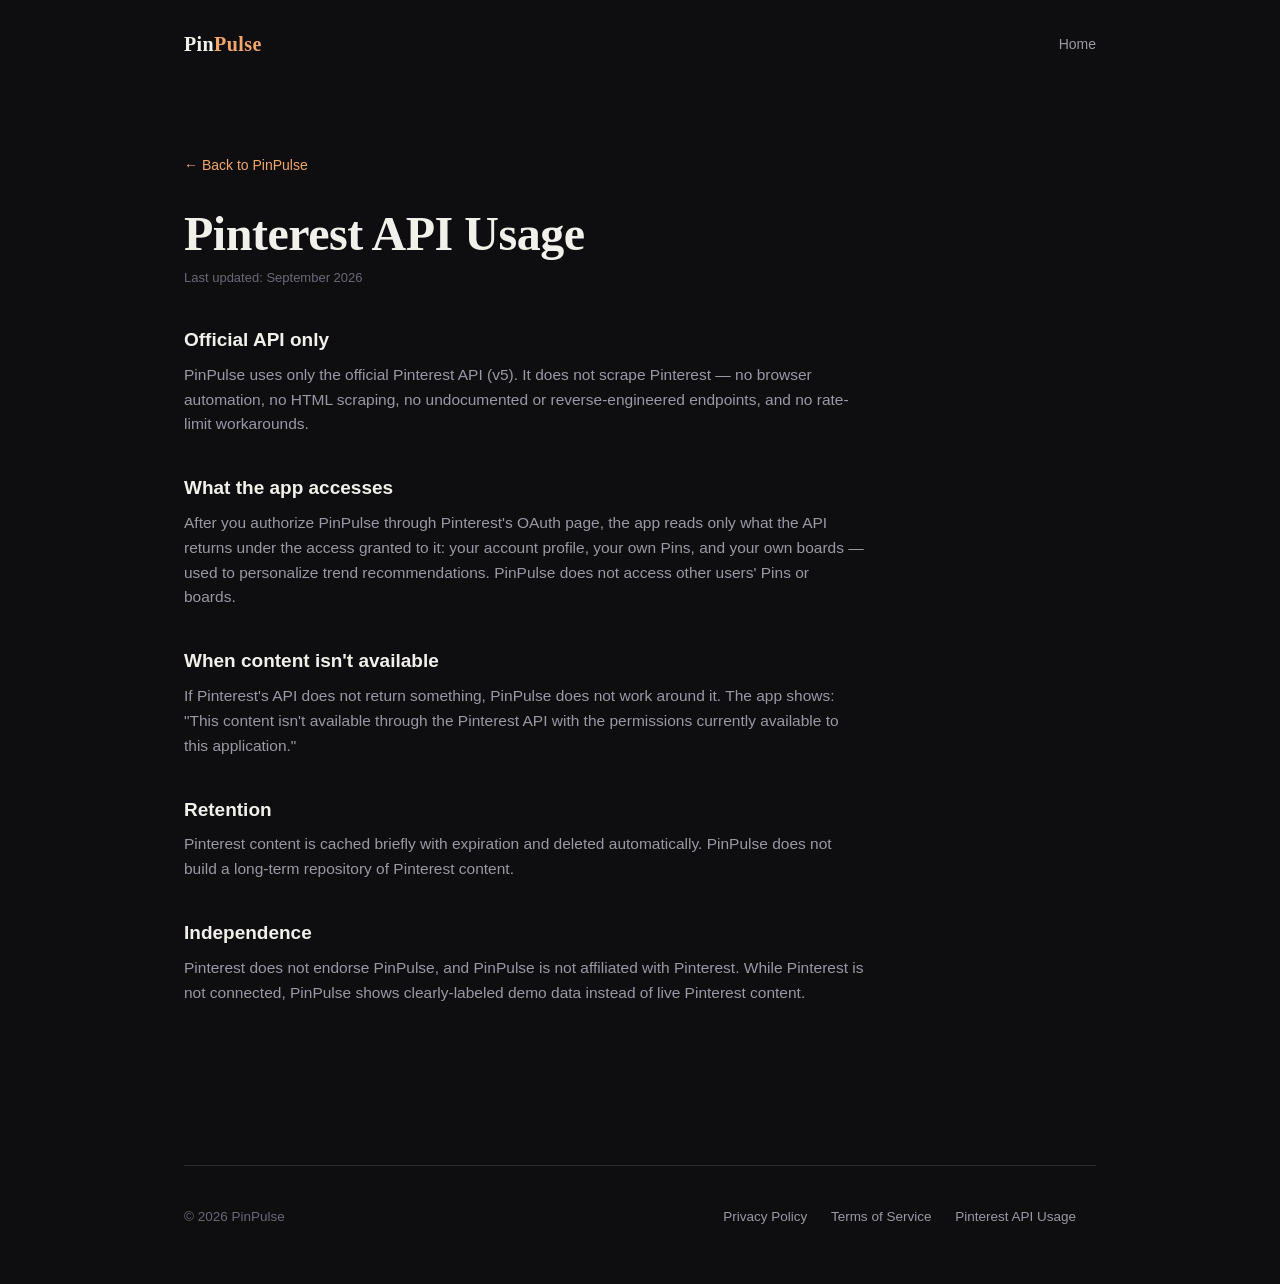
==== docs/pinterest-api.html @ 06f02622 "PinPulse landing page + legal pages for Pinterest developer review" ====
<!DOCTYPE html>
<html lang="en">
<head>
  <meta charset="UTF-8" />
  <meta name="viewport" content="width=device-width, initial-scale=1.0" />
  <title>Pinterest API Usage — PinPulse</title>
  <link rel="stylesheet" href="styles.css" />
</head>
<body>
  <div class="wrap">
    <nav>
      <a class="logo" href="index.html">Pin<span>Pulse</span></a>
      <div class="links"><a href="index.html">Home</a></div>
    </nav>

    <main class="legal">
      <a class="back" href="index.html">← Back to PinPulse</a>
      <h1>Pinterest API Usage</h1>
      <span class="updated">Last updated: September 2026</span>

      <h2>Official API only</h2>
      <p>
        PinPulse uses only the official Pinterest API (v5). It does not scrape
        Pinterest — no browser automation, no HTML scraping, no undocumented or
        reverse-engineered endpoints, and no rate-limit workarounds.
      </p>

      <h2>What the app accesses</h2>
      <p>
        After you authorize PinPulse through Pinterest's OAuth page, the app reads
        only what the API returns under the access granted to it: your account
        profile, your own Pins, and your own boards — used to personalize trend
        recommendations. PinPulse does not access other users' Pins or boards.
      </p>

      <h2>When content isn't available</h2>
      <p>
        If Pinterest's API does not return something, PinPulse does not work around
        it. The app shows: "This content isn't available through the Pinterest API
        with the permissions currently available to this application."
      </p>

      <h2>Retention</h2>
      <p>
        Pinterest content is cached briefly with expiration and deleted
        automatically. PinPulse does not build a long-term repository of Pinterest
        content.
      </p>

      <h2>Independence</h2>
      <p>
        Pinterest does not endorse PinPulse, and PinPulse is not affiliated with
        Pinterest. While Pinterest is not connected, PinPulse shows clearly-labeled
        demo data instead of live Pinterest content.
      </p>
    </main>

    <footer>
      <div>© 2026 PinPulse</div>
      <div>
        <a href="privacy.html">Privacy Policy</a>
        <a href="terms.html">Terms of Service</a>
        <a href="pinterest-api.html">Pinterest API Usage</a>
      </div>
    </footer>
  </div>
</body>
</html>
---- docs/styles.css ----
:root {
  --bg: #0e0e11;
  --surface: #17171c;
  --surface-high: #1f1f26;
  --outline: #2c2c34;
  --text: #f2f0eb;
  --muted: #9b98a3;
  --faint: #6b6875;
  --accent: #f2a66b;
  --serif: "Iowan Old Style", "Palatino Linotype", Palatino, Georgia, serif;
  --sans: -apple-system, BlinkMacSystemFont, "Segoe UI", Roboto, Helvetica, Arial, sans-serif;
}

* { margin: 0; padding: 0; box-sizing: border-box; }

html { scroll-behavior: smooth; }

body {
  background: var(--bg);
  color: var(--text);
  font-family: var(--sans);
  font-size: 16px;
  line-height: 1.6;
  -webkit-font-smoothing: antialiased;
}

.wrap { max-width: 960px; margin: 0 auto; padding: 0 24px; }

nav {
  display: flex;
  justify-content: space-between;
  align-items: center;
  padding: 28px 0;
  font-size: 14px;
}

.logo {
  font-family: var(--serif);
  font-weight: 700;
  font-size: 20px;
  letter-spacing: 0.02em;
  color: var(--text);
  text-decoration: none;
}

.logo span { color: var(--accent); }

nav .links a {
  color: var(--muted);
  text-decoration: none;
  margin-left: 24px;
  transition: color 0.2s;
}

nav .links a:hover { color: var(--text); }

.hero { padding: 96px 0 80px; text-align: center; }

.overline {
  font-size: 11px;
  letter-spacing: 0.22em;
  text-transform: uppercase;
  color: var(--faint);
  margin-bottom: 20px;
}

h1 {
  font-family: var(--serif);
  font-size: clamp(42px, 7vw, 72px);
  line-height: 1.08;
  font-weight: 700;
  letter-spacing: -0.01em;
}

.hero p.sub {
  margin: 24px auto 0;
  max-width: 520px;
  color: var(--muted);
  font-size: 18px;
}

.badge {
  display: inline-block;
  margin-top: 36px;
  padding: 8px 18px;
  border-radius: 999px;
  background: rgba(242, 166, 107, 0.12);
  color: var(--accent);
  font-size: 13px;
  font-weight: 500;
}

.shots {
  display: flex;
  gap: 18px;
  justify-content: center;
  padding: 40px 0 88px;
  flex-wrap: wrap;
}

.shots img {
  width: 220px;
  border-radius: 24px;
  border: 1px solid var(--outline);
  background: var(--surface);
  transition: transform 0.35s ease;
}

.shots img:hover { transform: translateY(-6px); }

section { padding: 72px 0; }

h2 {
  font-family: var(--serif);
  font-size: clamp(30px, 4.5vw, 44px);
  line-height: 1.15;
  font-weight: 700;
  margin-bottom: 16px;
}

.lead { color: var(--muted); max-width: 560px; font-size: 17px; }

.features {
  display: grid;
  grid-template-columns: repeat(auto-fit, minmax(260px, 1fr));
  gap: 16px;
  margin-top: 48px;
}

.card {
  background: var(--surface);
  border-radius: 20px;
  padding: 28px;
}

.card .glyph { font-size: 22px; margin-bottom: 14px; }

.card h3 {
  font-size: 17px;
  font-weight: 600;
  margin-bottom: 8px;
}

.card p { color: var(--muted); font-size: 14.5px; }

.compliance {
  background: var(--surface);
  border-radius: 24px;
  padding: 48px;
}

.compliance h2 { font-size: clamp(26px, 4vw, 36px); }

.compliance ul {
  list-style: none;
  margin-top: 28px;
}

.compliance li {
  padding: 14px 0;
  border-bottom: 1px solid var(--outline);
  color: var(--muted);
  display: flex;
  gap: 14px;
  font-size: 15.5px;
}

.compliance li:last-child { border-bottom: none; }

.compliance li::before {
  content: "✓";
  color: var(--accent);
  font-weight: 700;
  flex-shrink: 0;
}

footer {
  border-top: 1px solid var(--outline);
  padding: 40px 0 56px;
  margin-top: 48px;
  color: var(--faint);
  font-size: 13.5px;
  display: flex;
  justify-content: space-between;
  flex-wrap: wrap;
  gap: 16px;
}

footer a { color: var(--muted); text-decoration: none; margin-right: 20px; }
footer a:hover { color: var(--text); }

/* legal pages */
.legal { max-width: 680px; padding: 64px 0 96px; }

.legal h1 { font-size: clamp(32px, 5vw, 48px); margin-bottom: 8px; }

.legal .updated { color: var(--faint); font-size: 13px; margin-bottom: 40px; display: block; }

.legal h2 {
  font-family: var(--sans);
  font-size: 19px;
  margin: 40px 0 12px;
}

.legal p { color: var(--muted); margin-bottom: 16px; font-size: 15.5px; }

.legal ul { color: var(--muted); margin: 0 0 16px 20px; font-size: 15.5px; }

.legal li { margin-bottom: 8px; }

.back {
  display: inline-block;
  margin-bottom: 32px;
  color: var(--accent);
  text-decoration: none;
  font-size: 14px;
}

@media (max-width: 560px) {
  .shots img { width: 44%; }
  .compliance { padding: 32px 24px; }
  .hero { padding: 64px 0 48px; }
}
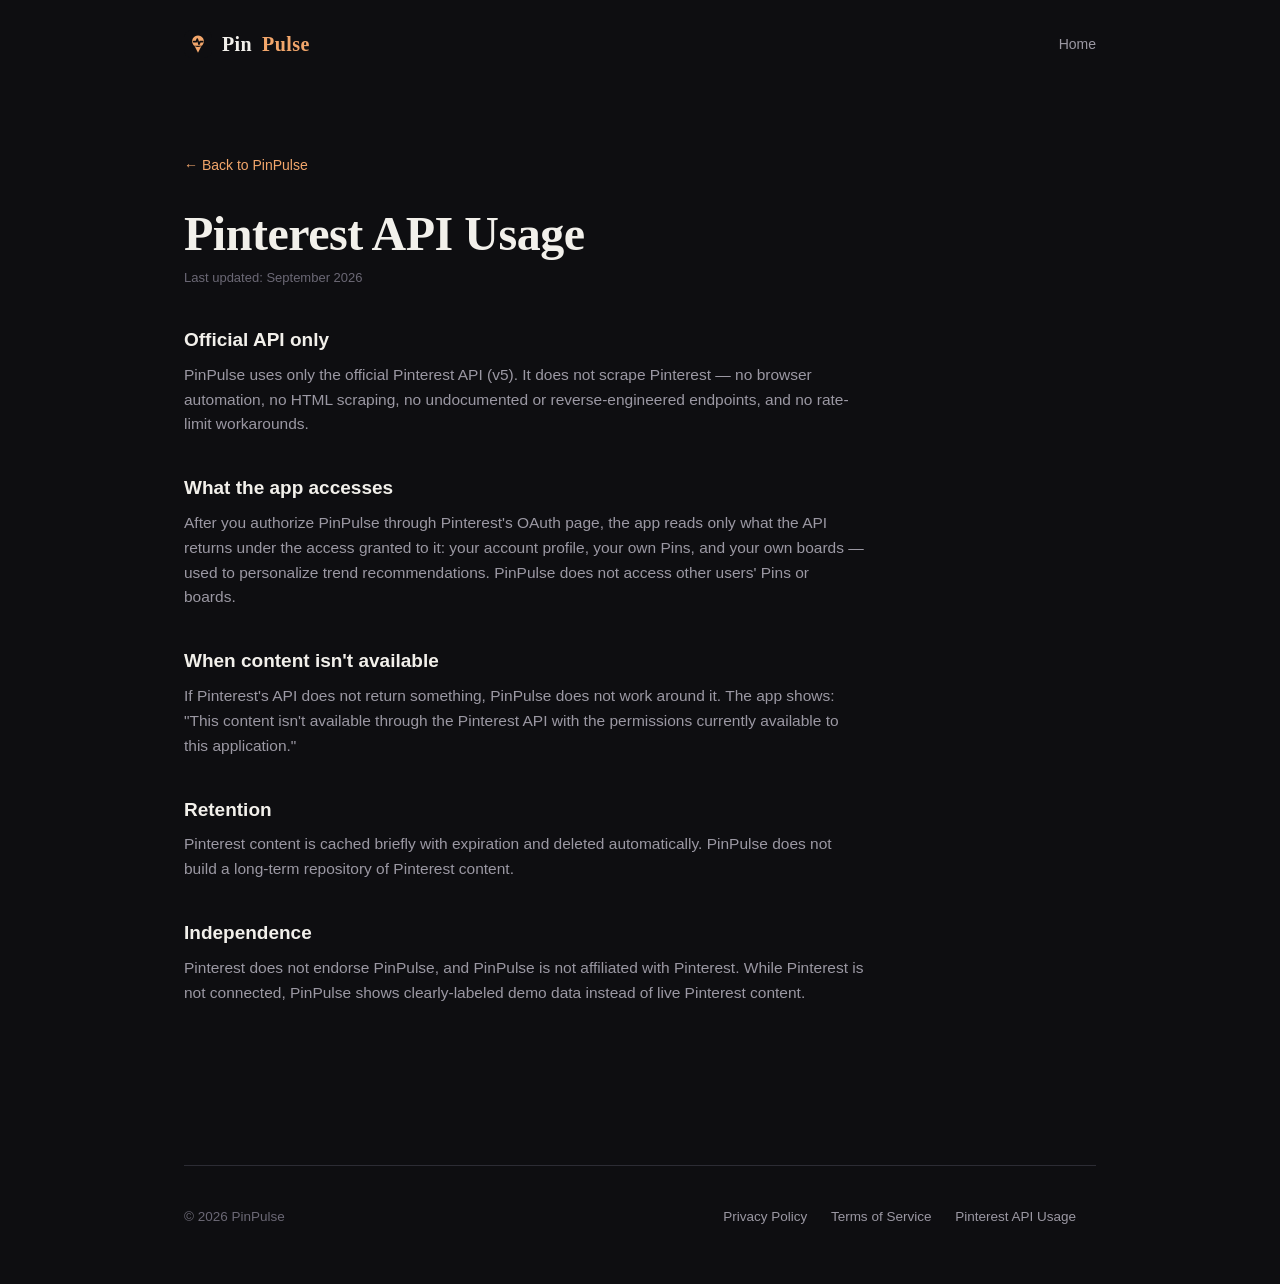
==== commit 998b1cb9: "Add PinPulse brand mark: logo.svg, PNG icons, favicons" ====
--- a/docs/pinterest-api.html
+++ b/docs/pinterest-api.html
@@ -5,11 +5,13 @@
   <meta name="viewport" content="width=device-width, initial-scale=1.0" />
   <title>Pinterest API Usage — PinPulse</title>
   <link rel="stylesheet" href="styles.css" />
+  <link rel="icon" type="image/svg+xml" href="assets/logo.svg" />
+  <link rel="icon" type="image/png" sizes="32x32" href="assets/favicon-32.png" />
 </head>
 <body>
   <div class="wrap">
     <nav>
-      <a class="logo" href="index.html">Pin<span>Pulse</span></a>
+      <a class="logo" href="index.html"><img src="assets/logo.svg" alt="PinPulse logo" />Pin<span>Pulse</span></a>
       <div class="links"><a href="index.html">Home</a></div>
     </nav>
 
--- a/docs/styles.css
+++ b/docs/styles.css
@@ -41,6 +41,15 @@
   letter-spacing: 0.02em;
   color: var(--text);
   text-decoration: none;
+  display: flex;
+  align-items: center;
+  gap: 10px;
+}
+
+.logo img {
+  height: 28px;
+  width: 28px;
+  border-radius: 8px;
 }
 
 .logo span { color: var(--accent); }
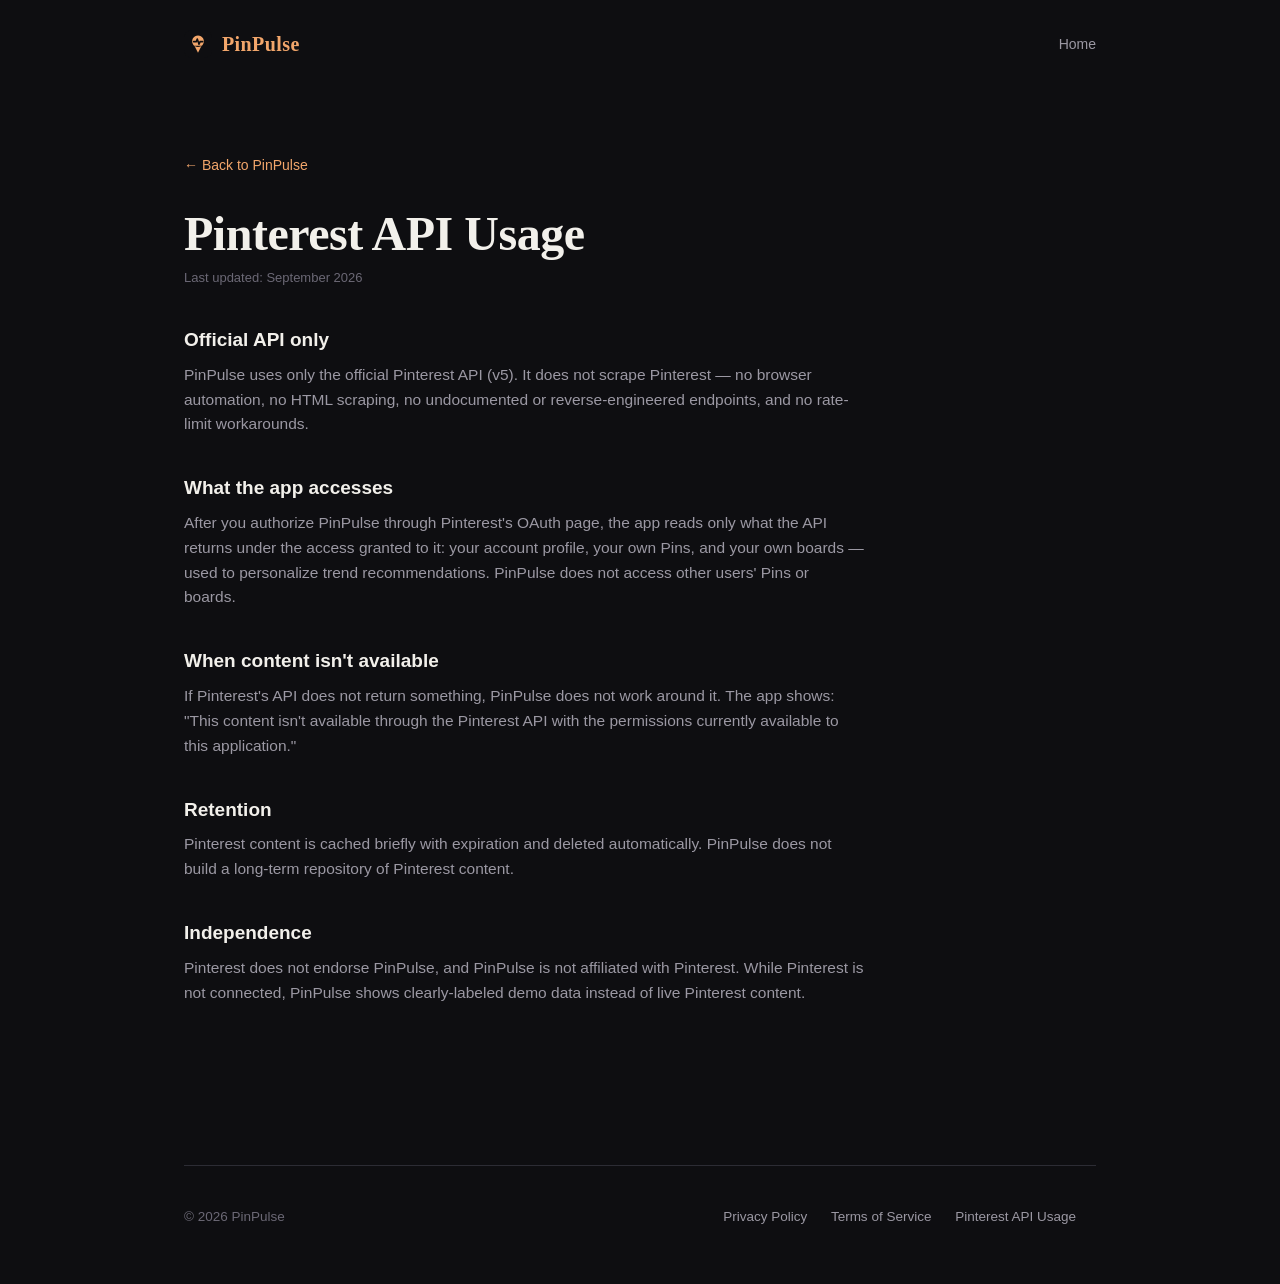
==== commit 2451856c: "Fix wordmark spacing" ====
--- a/docs/pinterest-api.html
+++ b/docs/pinterest-api.html
@@ -11,7 +11,7 @@
 <body>
   <div class="wrap">
     <nav>
-      <a class="logo" href="index.html"><img src="assets/logo.svg" alt="PinPulse logo" />Pin<span>Pulse</span></a>
+      <a class="logo" href="index.html"><img src="assets/logo.svg" alt="PinPulse logo" /><span>Pin<span>Pulse</span></span></a>
       <div class="links"><a href="index.html">Home</a></div>
     </nav>
 
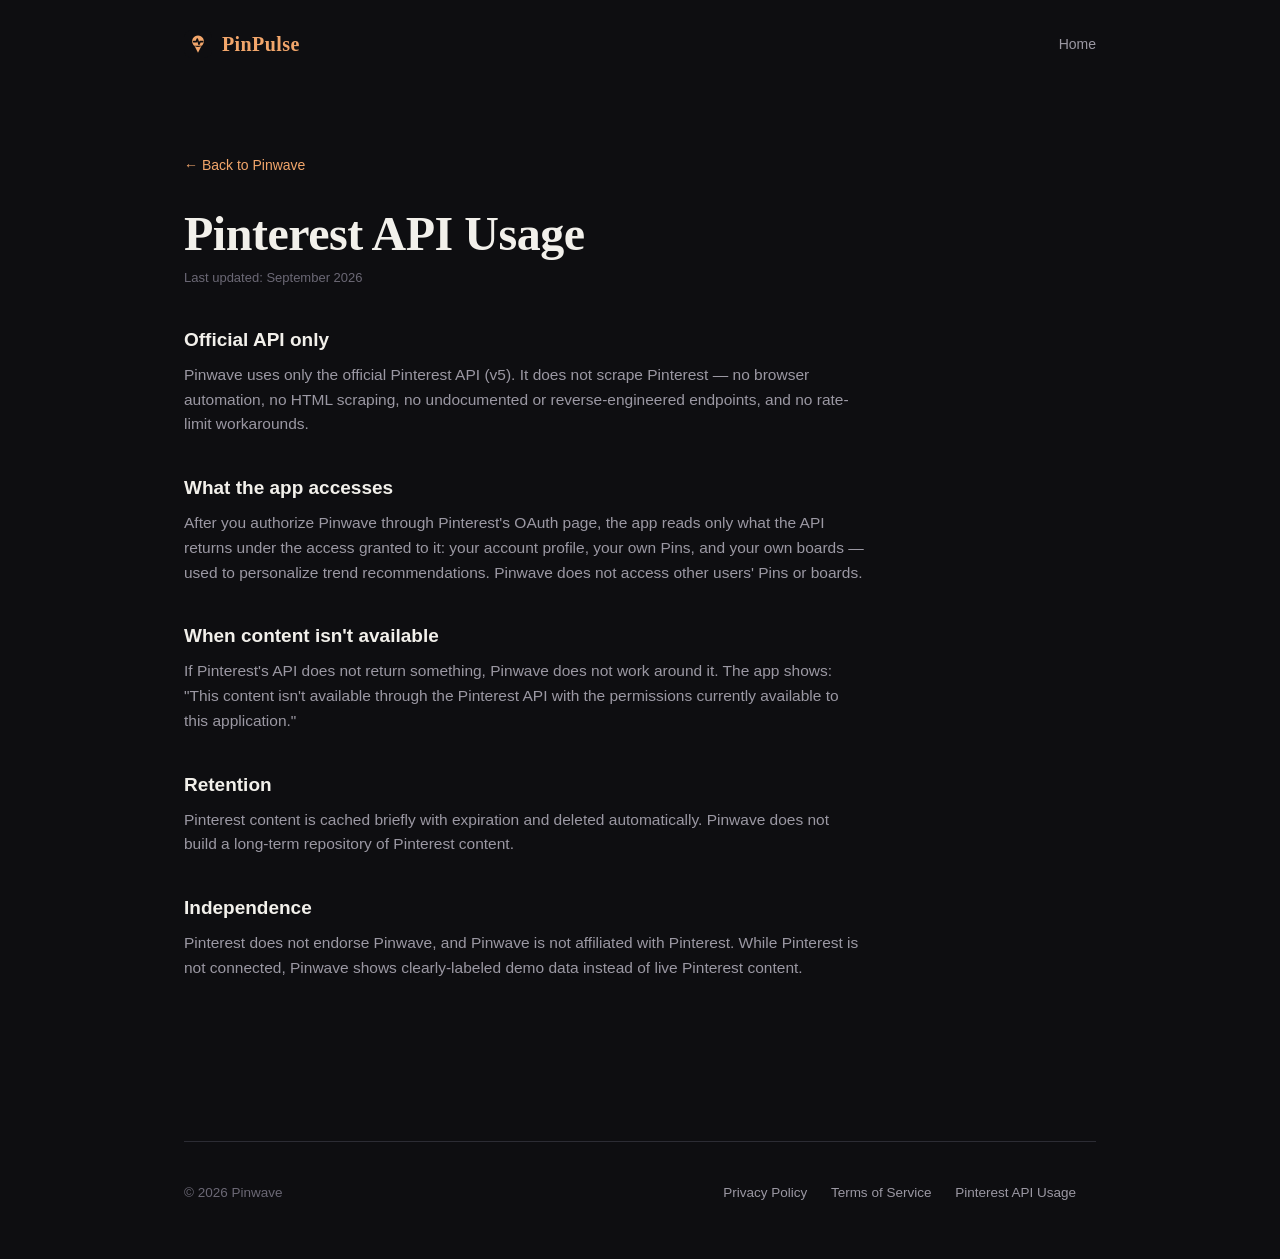
==== commit 623d4fa8: "Rebrand PinPulse → Pinwave (name collision)" ====
--- a/docs/pinterest-api.html
+++ b/docs/pinterest-api.html
@@ -3,7 +3,7 @@
 <head>
   <meta charset="UTF-8" />
   <meta name="viewport" content="width=device-width, initial-scale=1.0" />
-  <title>Pinterest API Usage — PinPulse</title>
+  <title>Pinterest API Usage — Pinwave</title>
   <link rel="stylesheet" href="styles.css" />
   <link rel="icon" type="image/svg+xml" href="assets/logo.svg" />
   <link rel="icon" type="image/png" sizes="32x32" href="assets/favicon-32.png" />
@@ -11,33 +11,33 @@
 <body>
   <div class="wrap">
     <nav>
-      <a class="logo" href="index.html"><img src="assets/logo.svg" alt="PinPulse logo" /><span>Pin<span>Pulse</span></span></a>
+      <a class="logo" href="index.html"><img src="assets/logo.svg" alt="Pinwave logo" /><span>Pin<span>Pulse</span></span></a>
       <div class="links"><a href="index.html">Home</a></div>
     </nav>
 
     <main class="legal">
-      <a class="back" href="index.html">← Back to PinPulse</a>
+      <a class="back" href="index.html">← Back to Pinwave</a>
       <h1>Pinterest API Usage</h1>
       <span class="updated">Last updated: September 2026</span>
 
       <h2>Official API only</h2>
       <p>
-        PinPulse uses only the official Pinterest API (v5). It does not scrape
+        Pinwave uses only the official Pinterest API (v5). It does not scrape
         Pinterest — no browser automation, no HTML scraping, no undocumented or
         reverse-engineered endpoints, and no rate-limit workarounds.
       </p>
 
       <h2>What the app accesses</h2>
       <p>
-        After you authorize PinPulse through Pinterest's OAuth page, the app reads
+        After you authorize Pinwave through Pinterest's OAuth page, the app reads
         only what the API returns under the access granted to it: your account
         profile, your own Pins, and your own boards — used to personalize trend
-        recommendations. PinPulse does not access other users' Pins or boards.
+        recommendations. Pinwave does not access other users' Pins or boards.
       </p>
 
       <h2>When content isn't available</h2>
       <p>
-        If Pinterest's API does not return something, PinPulse does not work around
+        If Pinterest's API does not return something, Pinwave does not work around
         it. The app shows: "This content isn't available through the Pinterest API
         with the permissions currently available to this application."
       </p>
@@ -45,20 +45,20 @@
       <h2>Retention</h2>
       <p>
         Pinterest content is cached briefly with expiration and deleted
-        automatically. PinPulse does not build a long-term repository of Pinterest
+        automatically. Pinwave does not build a long-term repository of Pinterest
         content.
       </p>
 
       <h2>Independence</h2>
       <p>
-        Pinterest does not endorse PinPulse, and PinPulse is not affiliated with
-        Pinterest. While Pinterest is not connected, PinPulse shows clearly-labeled
+        Pinterest does not endorse Pinwave, and Pinwave is not affiliated with
+        Pinterest. While Pinterest is not connected, Pinwave shows clearly-labeled
         demo data instead of live Pinterest content.
       </p>
     </main>
 
     <footer>
-      <div>© 2026 PinPulse</div>
+      <div>© 2026 Pinwave</div>
       <div>
         <a href="privacy.html">Privacy Policy</a>
         <a href="terms.html">Terms of Service</a>
